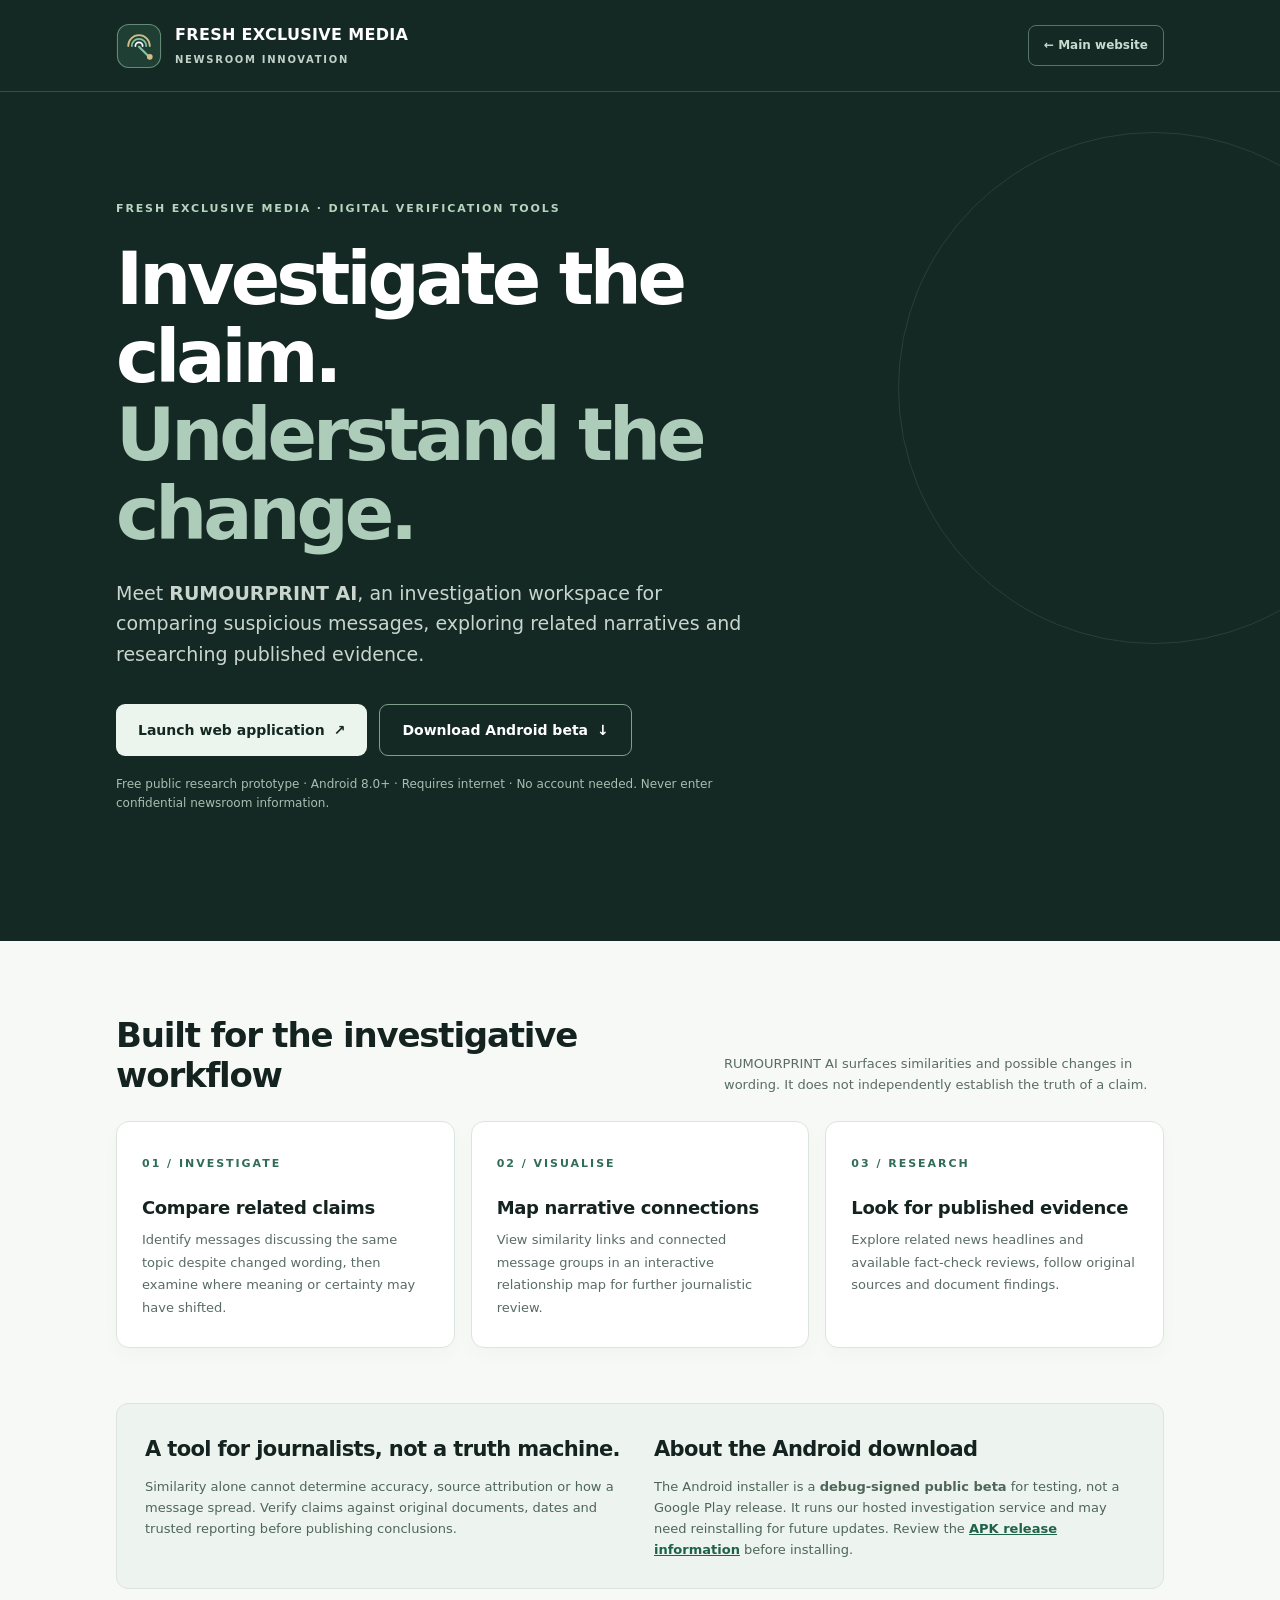
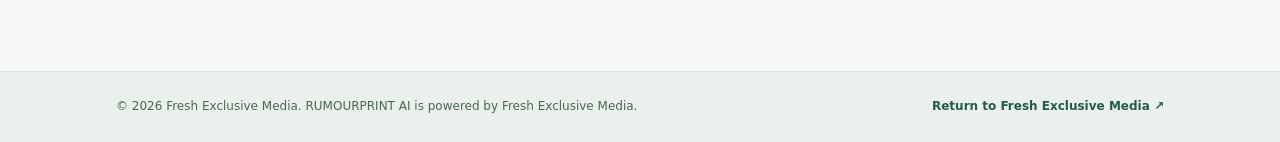
==== fem-tools-site/index.html @ 2c980641 "Add independent FEM tools landing site for Cloudflare Pages while preserving original ChatGPT Site" ====
<!doctype html>
<html lang="en">
<head>
  <meta charset="utf-8">
  <meta name="viewport" content="width=device-width, initial-scale=1">
  <meta name="theme-color" content="#142923">
  <meta name="description" content="RUMOURPRINT AI by Fresh Exclusive Media: investigate changing narratives, examine claim similarities, research published evidence, and download the Android beta.">
  <meta property="og:title" content="RUMOURPRINT AI | Fresh Exclusive Media">
  <meta property="og:description" content="A newsroom tool for comparing claims, mapping related narratives and supporting evidence-led investigations.">
  <meta property="og:type" content="website">
  <title>RUMOURPRINT AI | Fresh Exclusive Media</title>
  <style>
    :root{color-scheme:light;--ink:#14231f;--muted:#596c63;--paper:#f7f9f7;--pine:#142923;--green:#306c57;--line:#dce5dd;--gold:#caa870}
    *{box-sizing:border-box}
    html{scroll-behavior:smooth}
    body{margin:0;background:var(--paper);color:var(--ink);font-family:Inter,"Segoe UI",system-ui,-apple-system,sans-serif;line-height:1.62}
    a{color:inherit}
    a:focus-visible{outline:3px solid #80bda4;outline-offset:4px}
    .skip{position:absolute;top:-100px;left:12px;padding:8px;background:white;z-index:100}
    .skip:focus{top:12px}
    .shell{max-width:1160px;padding:0 clamp(20px,5vw,56px);margin:auto}
    .topbar{background:var(--pine);border-bottom:1px solid #365044}
    .nav{min-height:91px;display:flex;align-items:center;justify-content:space-between;gap:16px}
    .brand{display:flex;align-items:center;gap:13px;text-decoration:none;min-width:0;color:#fff}
    .mark{width:46px;height:46px;flex:0 0 46px;display:block}
    .brand-name{font-size:16px;font-weight:760;letter-spacing:.02em;line-height:1.18}
    .brand-note{font-size:10px;display:block;letter-spacing:.17em;color:#c0d1c8;font-weight:700;padding-top:4px}
    .navlink{font-size:12px;text-decoration:none;font-weight:650;color:#c4ddd0;border:1px solid #557568;border-radius:8px;padding:10px 15px;white-space:nowrap}
    .navlink:hover{background:#254637}
    .hero{background:var(--pine);color:#fff;position:relative;overflow:hidden}
    .hero:after{content:"";position:absolute;right:-130px;top:40px;border:1px solid #3f5b4c;width:510px;height:510px;border-radius:50%;opacity:.45;pointer-events:none}
    .hero-inner{position:relative;z-index:1;padding-block:clamp(56px,8vw,112px) clamp(65px,9vw,115px)}
    .eyebrow{font-size:11px;letter-spacing:.17em;text-transform:uppercase;font-weight:800;color:#b7d4c0;display:inline-block;margin:0 0 22px}
    h1{max-width:770px;font-size:clamp(39px,6vw,73px);line-height:1.07;letter-spacing:-.055em;margin:0 0 25px;font-weight:760}
    .accent{color:#adccba}
    .lede{font-size:clamp(15px,1.75vw,19px);color:#c8d6ce;max-width:650px;margin:0 0 34px}
    .actions{display:flex;flex-wrap:wrap;gap:12px;margin-bottom:19px}
    .button{display:inline-flex;align-items:center;justify-content:center;min-height:52px;gap:9px;padding:13px 22px;font-size:14px;font-weight:750;border-radius:9px;text-decoration:none;transition:transform .15s,background .15s}
    .button:hover{transform:translateY(-2px)}
    .primary{color:#132821;background:#ebf5ee}
    .secondary{background:transparent;color:white;border:1px solid #7da08c}
    .disclaimer{color:#a9beb1;font-size:12px;max-width:660px}
    .main{padding-top:74px;padding-bottom:82px}
    .section-head{display:flex;justify-content:space-between;align-items:end;gap:24px;margin:0 0 26px}
    .section-head h2{margin:0;font-size:clamp(25px,3vw,34px);letter-spacing:-.035em;line-height:1.18}
    .section-head p{margin:0;color:var(--muted);font-size:13px;max-width:440px}
    .cards{display:grid;grid-template-columns:repeat(3,1fr);gap:16px}
    .card{background:#fff;border:1px solid var(--line);border-radius:13px;padding:27px 25px;box-shadow:0 8px 20px rgba(24,46,31,.025)}
    .number{font-size:11px;letter-spacing:.18em;color:var(--green);font-weight:800}
    .card h3{font-size:18px;line-height:1.28;letter-spacing:-.02em;margin:21px 0 10px}
    .card p{color:var(--muted);font-size:13px;margin:0;line-height:1.75}
    .trust{display:grid;grid-template-columns:1fr 1fr;gap:28px;margin-top:55px;padding:28px;border:1px solid var(--line);border-radius:12px;background:#edf3ee}
    .trust h2{margin:0 0 10px;font-size:21px;letter-spacing:-.03em}
    .trust p{font-size:13px;color:#4e6658;margin:0}
    .trust a{font-weight:750;color:#1e6348}
    footer{background:#eaf0eb;border-top:1px solid var(--line)}
    .footer-row{display:flex;align-items:center;justify-content:space-between;gap:15px;padding-top:25px;padding-bottom:25px}
    .footer-row p{font-size:12px;color:#4c6656;margin:0}
    .footer-row a{font-size:12px;text-decoration:none;color:#235c48;font-weight:750}
    @media(max-width:800px){.section-head{display:block}.section-head p{margin-top:11px}.cards{grid-template-columns:1fr}.trust{grid-template-columns:1fr}.hero:after{width:320px;height:320px;right:-190px}}
    @media(max-width:480px){.nav{min-height:76px}.brand-name{font-size:13px}.brand-note{font-size:8px}.mark{width:39px;height:39px;flex-basis:39px}.navlink{font-size:11px;padding:7px 9px}.actions{display:grid}.button{width:100%}.main{padding-top:52px}.footer-row{display:block}.footer-row p{margin-bottom:11px}}
    @media(prefers-reduced-motion:reduce){*,*:before,*:after{scroll-behavior:auto!important;transition:none!important}}
  </style>
</head>
<body>
<a class="skip" href="#content">Skip to content</a>
<header class="topbar">
  <div class="shell nav">
    <a href="https://freshexclusivemedia.com/" class="brand" aria-label="Fresh Exclusive Media home">
      <svg class="mark" viewBox="0 0 64 64" role="img" aria-label="RUMOURPRINT fingerprint lens mark" xmlns="http://www.w3.org/2000/svg">
        <rect x="2" y="2" width="60" height="60" rx="16" fill="#203f34" stroke="#668a78" stroke-width="1.5"/>
        <g fill="none" stroke-linecap="round">
          <path d="M17 32a15 15 0 0 1 30 0" stroke="#d4bd85" stroke-width="2.5"/>
          <path d="M22 32a10 10 0 0 1 20 0" stroke="#84c0a4" stroke-width="2.5"/>
          <path d="M27 32a5 5 0 0 1 10 0" stroke="#fff" stroke-width="2.5"/>
          <path d="M32 33 46 47" stroke="#84c0a4" stroke-width="3"/>
        </g>
        <circle cx="47" cy="47" r="4" fill="#d4bd85"/>
      </svg>
      <span><span class="brand-name">FRESH EXCLUSIVE MEDIA</span><span class="brand-note">NEWSROOM INNOVATION</span></span>
    </a>
    <a class="navlink" href="https://freshexclusivemedia.com/">← Main website</a>
  </div>
</header>

<main id="content">
  <section class="hero">
    <div class="shell hero-inner">
      <p class="eyebrow">Fresh Exclusive Media · Digital verification tools</p>
      <h1>Investigate the claim.<br><span class="accent">Understand the change.</span></h1>
      <p class="lede">Meet <strong>RUMOURPRINT AI</strong>, an investigation workspace for comparing suspicious messages, exploring related narratives and researching published evidence.</p>
      <div class="actions">
        <a class="button primary" href="https://rumourprint-fem.streamlit.app/?embed=true" rel="noopener noreferrer" target="_blank">Launch web application <span aria-hidden="true">↗</span></a>
        <a class="button secondary" href="https://github.com/wabwiredonalvaro-sudo/rumourprint-ai/releases/download/android-v0.1.0-beta.1/RUMOURPRINT-AI-Android-Beta.apk">Download Android beta <span aria-hidden="true">↓</span></a>
      </div>
      <p class="disclaimer">Free public research prototype · Android 8.0+ · Requires internet · No account needed. Never enter confidential newsroom information.</p>
    </div>
  </section>

  <div class="shell main">
    <div class="section-head">
      <h2>Built for the investigative workflow</h2>
      <p>RUMOURPRINT AI surfaces similarities and possible changes in wording. It does not independently establish the truth of a claim.</p>
    </div>
    <div class="cards" aria-label="RUMOURPRINT capabilities">
      <article class="card"><span class="number">01 / INVESTIGATE</span><h3>Compare related claims</h3><p>Identify messages discussing the same topic despite changed wording, then examine where meaning or certainty may have shifted.</p></article>
      <article class="card"><span class="number">02 / VISUALISE</span><h3>Map narrative connections</h3><p>View similarity links and connected message groups in an interactive relationship map for further journalistic review.</p></article>
      <article class="card"><span class="number">03 / RESEARCH</span><h3>Look for published evidence</h3><p>Explore related news headlines and available fact-check reviews, follow original sources and document findings.</p></article>
    </div>

    <aside class="trust" aria-label="Responsible use and Android download details">
      <div>
        <h2>A tool for journalists, not a truth machine.</h2>
        <p>Similarity alone cannot determine accuracy, source attribution or how a message spread. Verify claims against original documents, dates and trusted reporting before publishing conclusions.</p>
      </div>
      <div>
        <h2>About the Android download</h2>
        <p>The Android installer is a <strong>debug-signed public beta</strong> for testing, not a Google Play release. It runs our hosted investigation service and may need reinstalling for future updates. Review the <a href="https://github.com/wabwiredonalvaro-sudo/rumourprint-ai/releases/tag/android-v0.1.0-beta.1" target="_blank" rel="noopener noreferrer">APK release information</a> before installing.</p>
      </div>
    </aside>
  </div>
</main>
<footer>
  <div class="shell footer-row">
    <p>© 2026 Fresh Exclusive Media. RUMOURPRINT AI is powered by Fresh Exclusive Media.</p>
    <a href="https://freshexclusivemedia.com/">Return to Fresh Exclusive Media ↗</a>
  </div>
</footer>
</body>
</html>
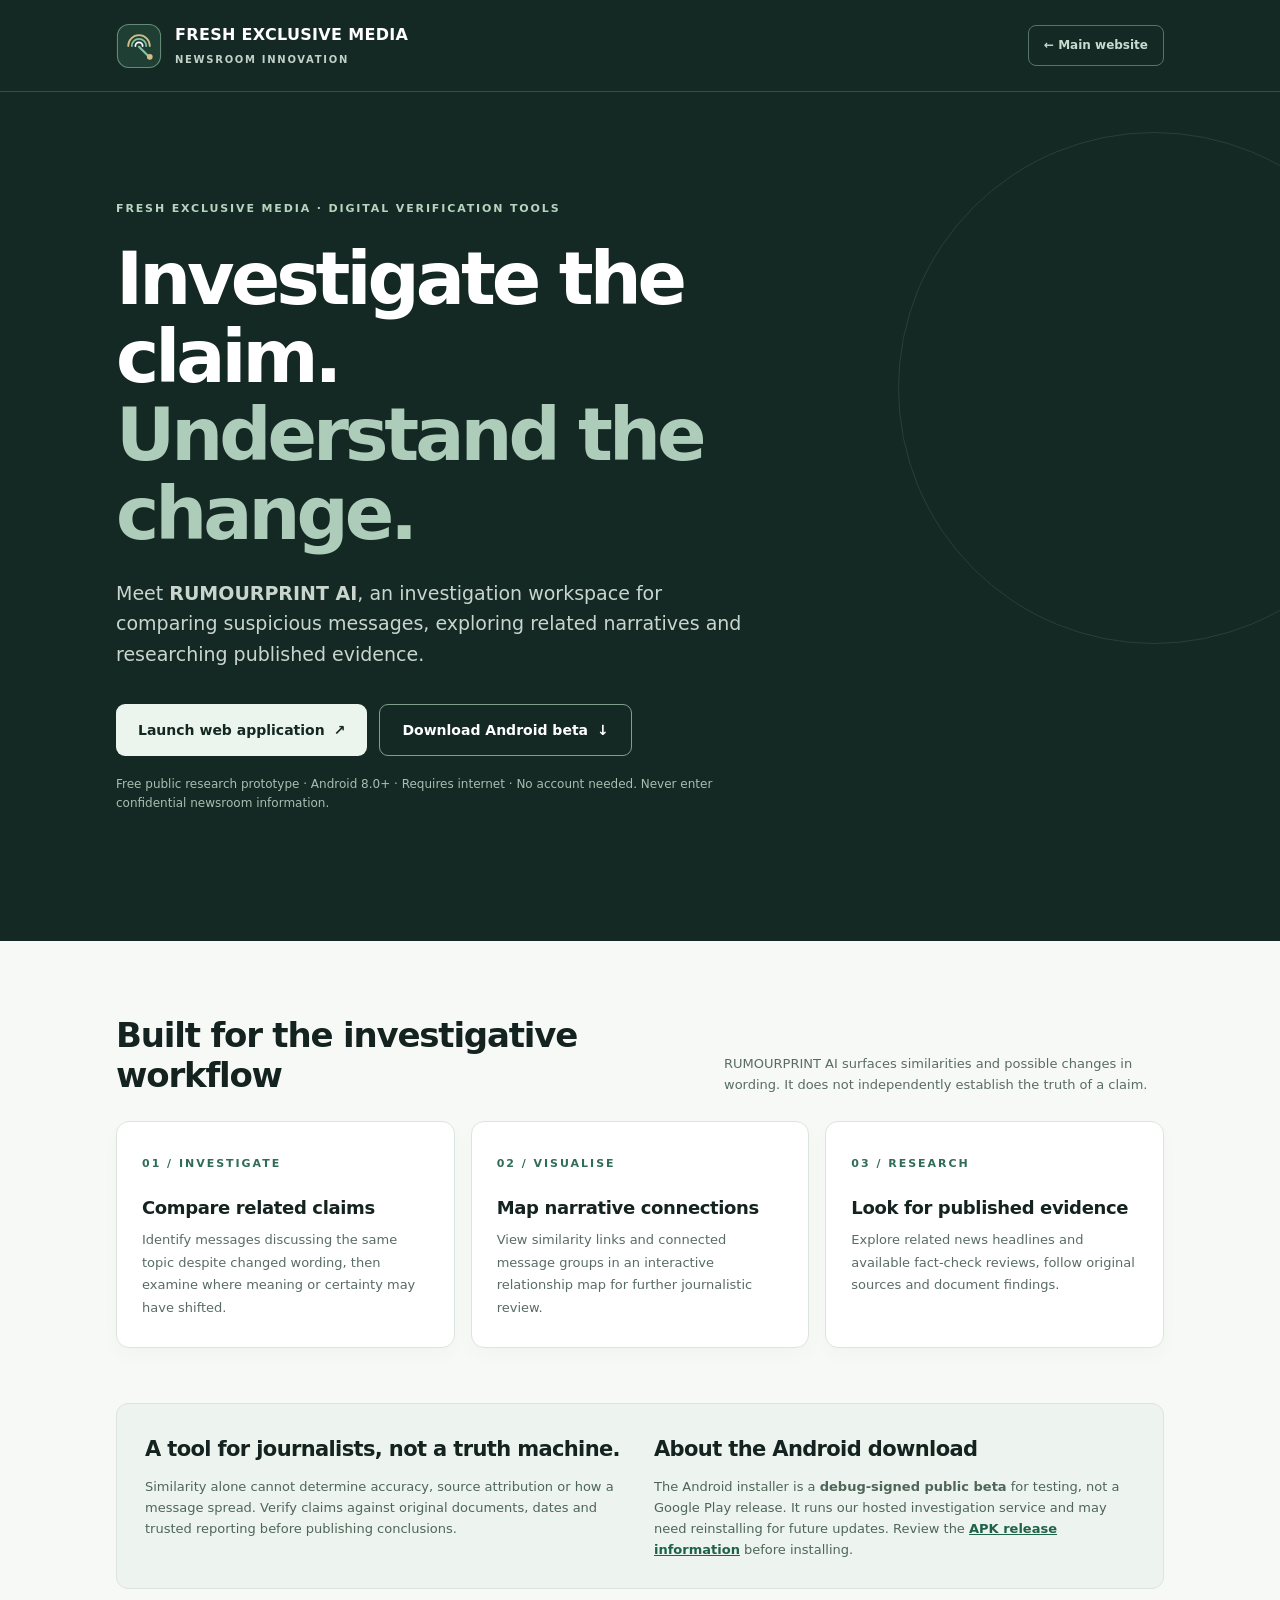
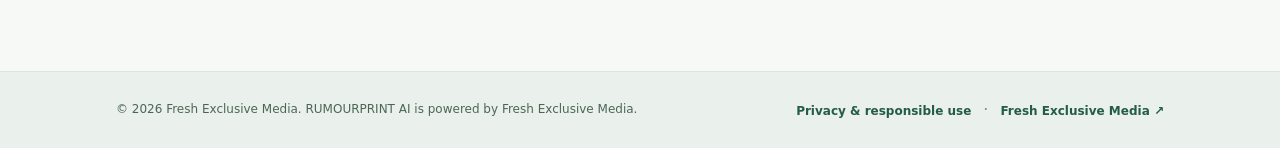
==== commit 93de77e8: "Prepare RUMOURPRINT public launch: privacy notice, FEM press copy, social kit and demo script" ====
--- a/fem-tools-site/index.html
+++ b/fem-tools-site/index.html
@@ -8,6 +8,8 @@
   <meta property="og:title" content="RUMOURPRINT AI | Fresh Exclusive Media">
   <meta property="og:description" content="A newsroom tool for comparing claims, mapping related narratives and supporting evidence-led investigations.">
   <meta property="og:type" content="website">
+  <meta property="og:url" content="https://tools.freshexclusivemedia.com/">
+  <link rel="canonical" href="https://tools.freshexclusivemedia.com/">
   <title>RUMOURPRINT AI | Fresh Exclusive Media</title>
   <style>
     :root{color-scheme:light;--ink:#14231f;--muted:#596c63;--paper:#f7f9f7;--pine:#142923;--green:#306c57;--line:#dce5dd;--gold:#caa870}
@@ -123,7 +125,7 @@
 <footer>
   <div class="shell footer-row">
     <p>© 2026 Fresh Exclusive Media. RUMOURPRINT AI is powered by Fresh Exclusive Media.</p>
-    <a href="https://freshexclusivemedia.com/">Return to Fresh Exclusive Media ↗</a>
+    <nav aria-label="Footer links"><a href="/privacy.html">Privacy & responsible use</a><span aria-hidden="true" style="padding:0 12px;color:#769587">·</span><a href="https://freshexclusivemedia.com/">Fresh Exclusive Media ↗</a></nav>
   </div>
 </footer>
 </body>
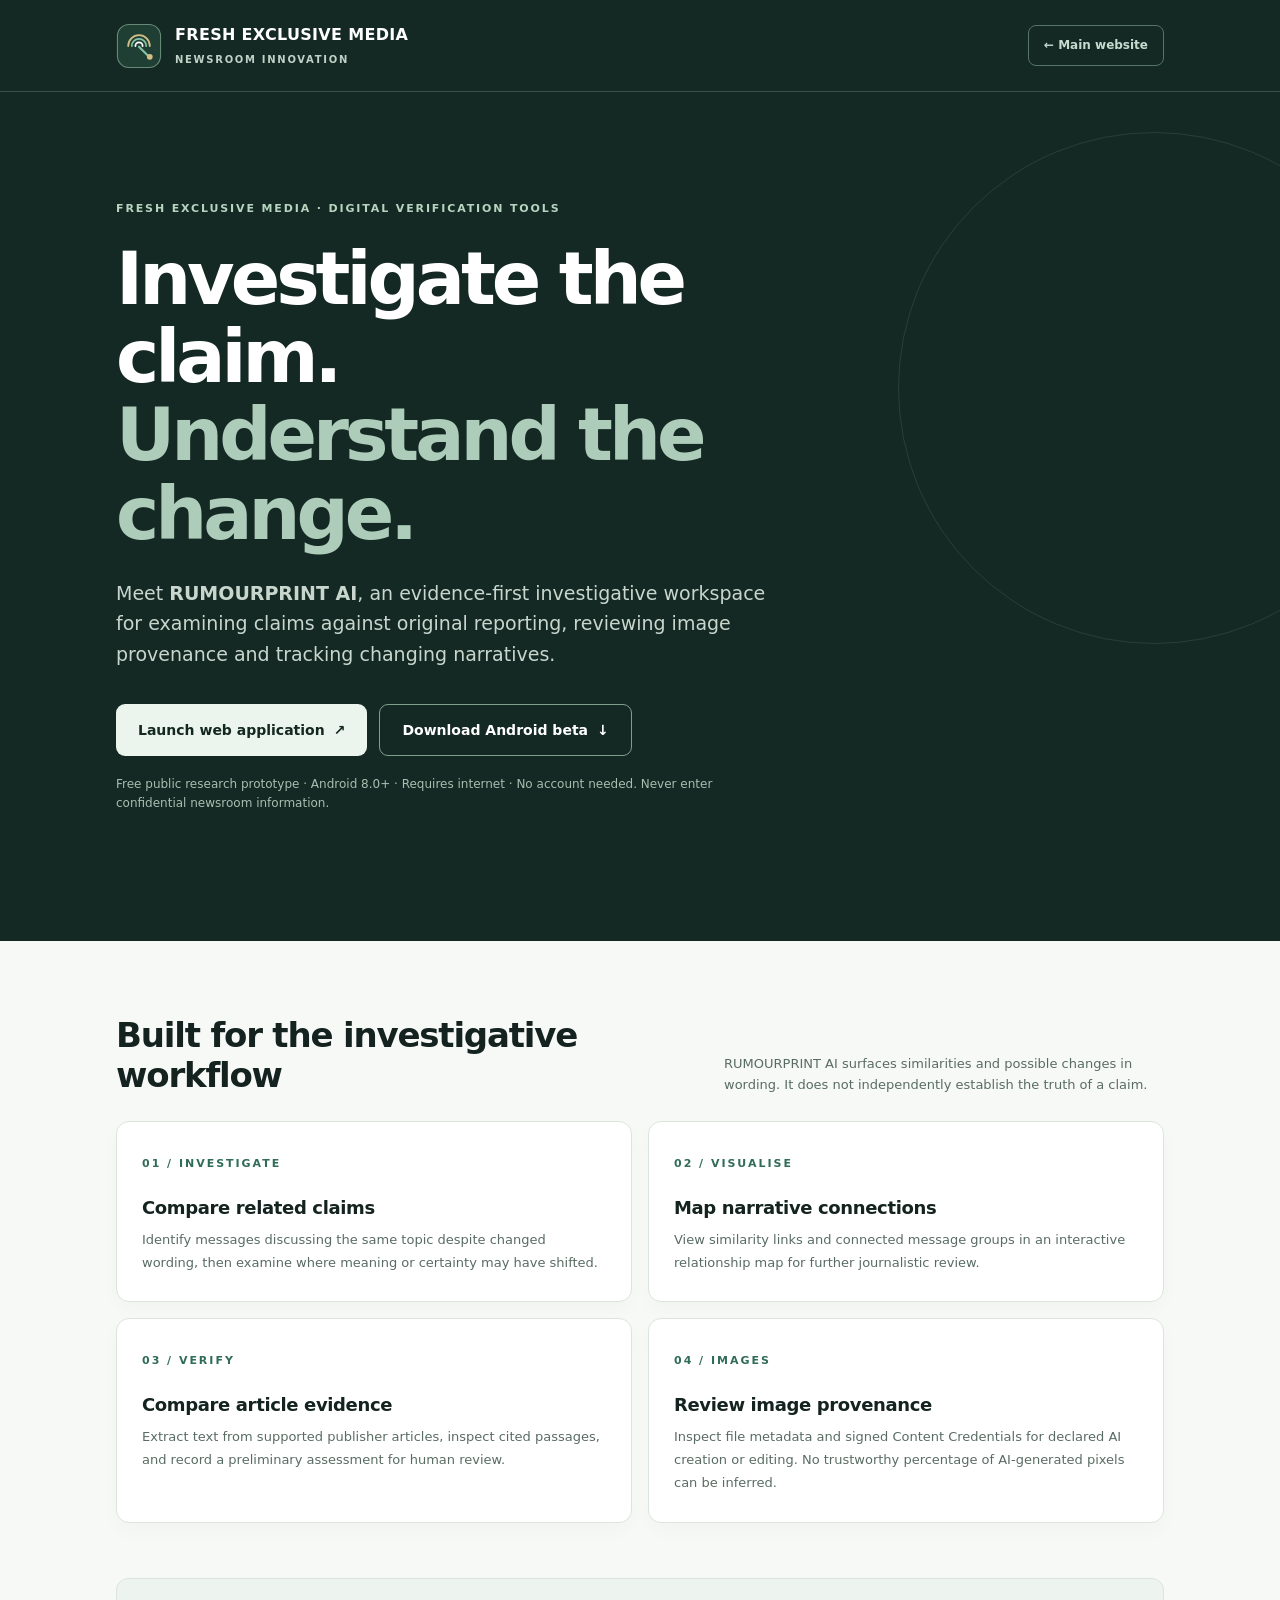
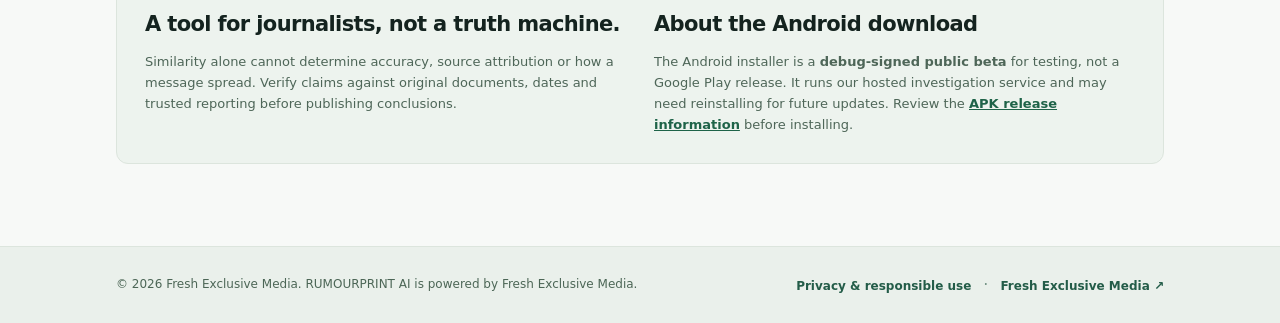
==== commit 7049bc10: "Update FEM Tools landing page for evidence-first research and qualified image provenance review" ====
--- a/fem-tools-site/index.html
+++ b/fem-tools-site/index.html
@@ -46,7 +46,7 @@
     .section-head{display:flex;justify-content:space-between;align-items:end;gap:24px;margin:0 0 26px}
     .section-head h2{margin:0;font-size:clamp(25px,3vw,34px);letter-spacing:-.035em;line-height:1.18}
     .section-head p{margin:0;color:var(--muted);font-size:13px;max-width:440px}
-    .cards{display:grid;grid-template-columns:repeat(3,1fr);gap:16px}
+    .cards{display:grid;grid-template-columns:repeat(2,1fr);gap:16px}
     .card{background:#fff;border:1px solid var(--line);border-radius:13px;padding:27px 25px;box-shadow:0 8px 20px rgba(24,46,31,.025)}
     .number{font-size:11px;letter-spacing:.18em;color:var(--green);font-weight:800}
     .card h3{font-size:18px;line-height:1.28;letter-spacing:-.02em;margin:21px 0 10px}
@@ -90,7 +90,7 @@
     <div class="shell hero-inner">
       <p class="eyebrow">Fresh Exclusive Media · Digital verification tools</p>
       <h1>Investigate the claim.<br><span class="accent">Understand the change.</span></h1>
-      <p class="lede">Meet <strong>RUMOURPRINT AI</strong>, an investigation workspace for comparing suspicious messages, exploring related narratives and researching published evidence.</p>
+      <p class="lede">Meet <strong>RUMOURPRINT AI</strong>, an evidence-first investigative workspace for examining claims against original reporting, reviewing image provenance and tracking changing narratives.</p>
       <div class="actions">
         <a class="button primary" href="https://rumourprint-fem.streamlit.app/?embed=true" rel="noopener noreferrer" target="_blank">Launch web application <span aria-hidden="true">↗</span></a>
         <a class="button secondary" href="https://github.com/wabwiredonalvaro-sudo/rumourprint-ai/releases/download/android-v0.1.0-beta.1/RUMOURPRINT-AI-Android-Beta.apk">Download Android beta <span aria-hidden="true">↓</span></a>
@@ -107,7 +107,8 @@
     <div class="cards" aria-label="RUMOURPRINT capabilities">
       <article class="card"><span class="number">01 / INVESTIGATE</span><h3>Compare related claims</h3><p>Identify messages discussing the same topic despite changed wording, then examine where meaning or certainty may have shifted.</p></article>
       <article class="card"><span class="number">02 / VISUALISE</span><h3>Map narrative connections</h3><p>View similarity links and connected message groups in an interactive relationship map for further journalistic review.</p></article>
-      <article class="card"><span class="number">03 / RESEARCH</span><h3>Look for published evidence</h3><p>Explore related news headlines and available fact-check reviews, follow original sources and document findings.</p></article>
+      <article class="card"><span class="number">03 / VERIFY</span><h3>Compare article evidence</h3><p>Extract text from supported publisher articles, inspect cited passages, and record a preliminary assessment for human review.</p></article>
+      <article class="card"><span class="number">04 / IMAGES</span><h3>Review image provenance</h3><p>Inspect file metadata and signed Content Credentials for declared AI creation or editing. No trustworthy percentage of AI-generated pixels can be inferred.</p></article>
     </div>
 
     <aside class="trust" aria-label="Responsible use and Android download details">
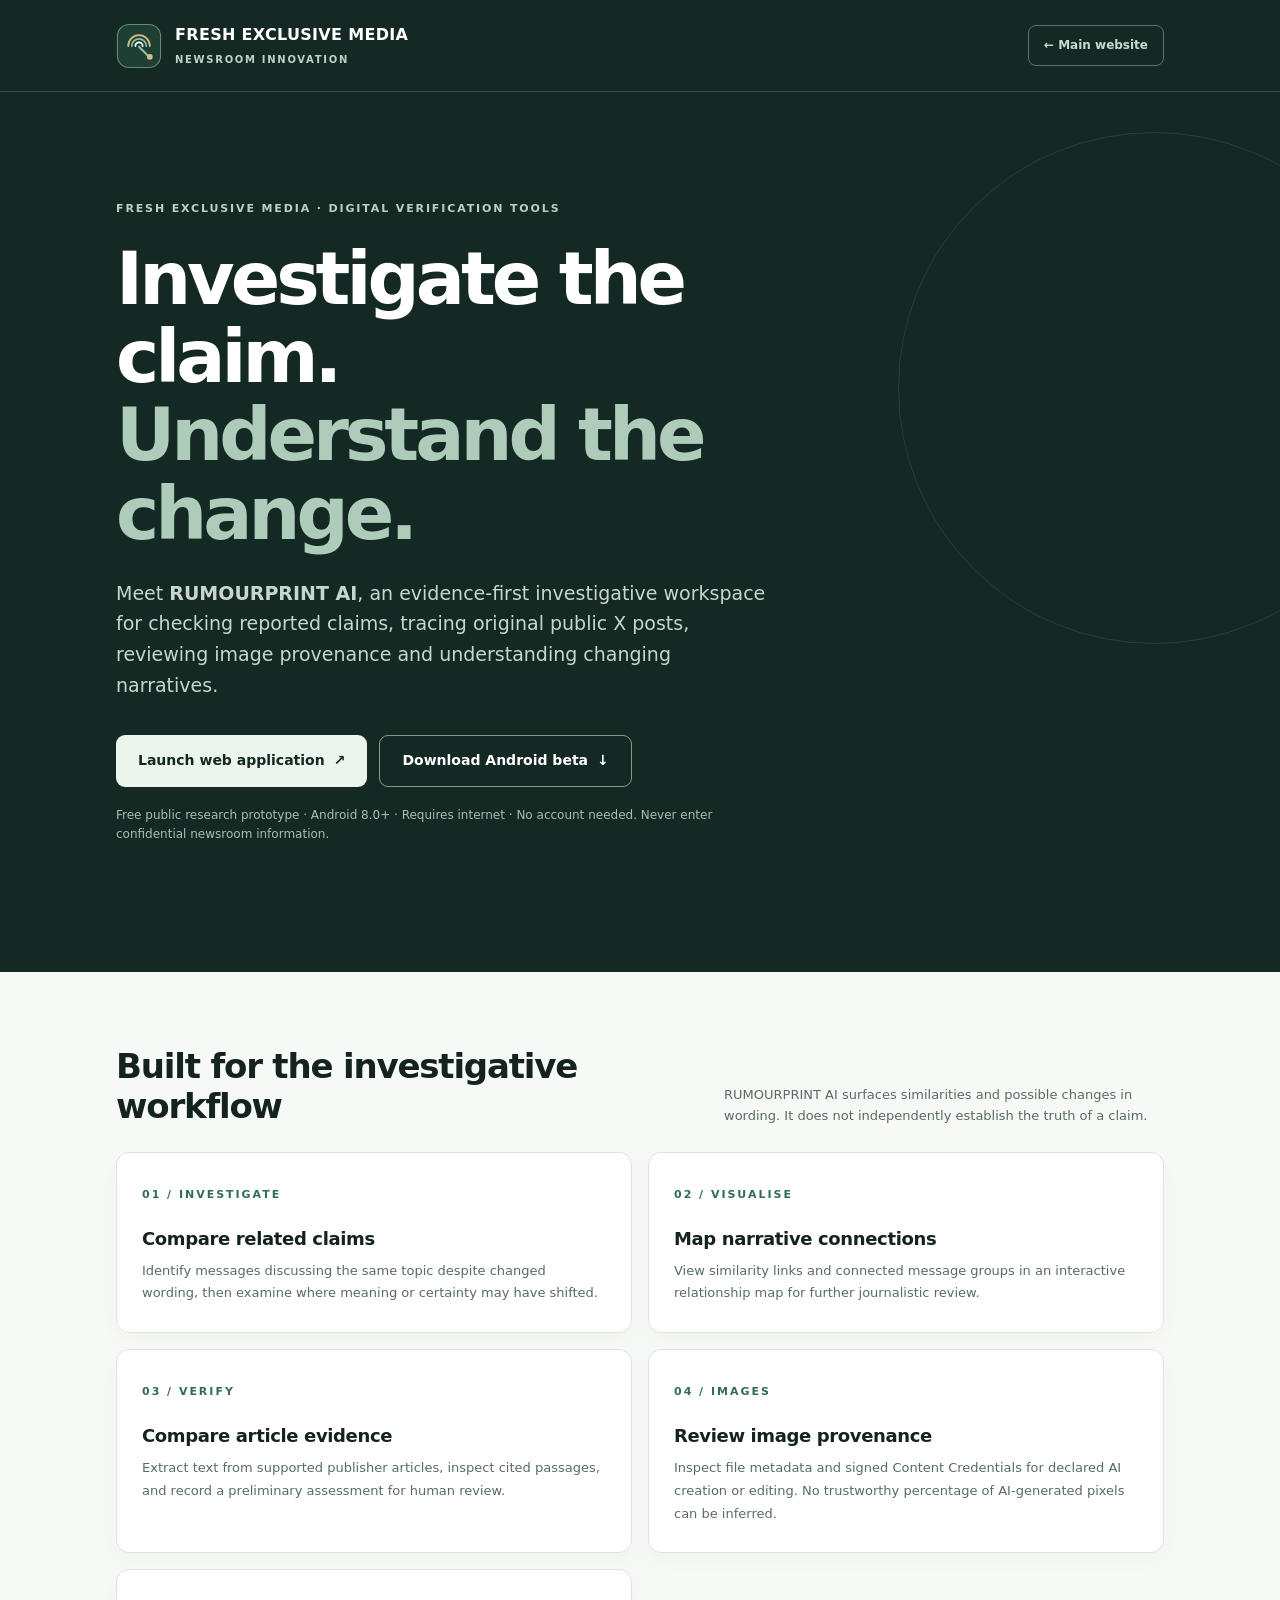
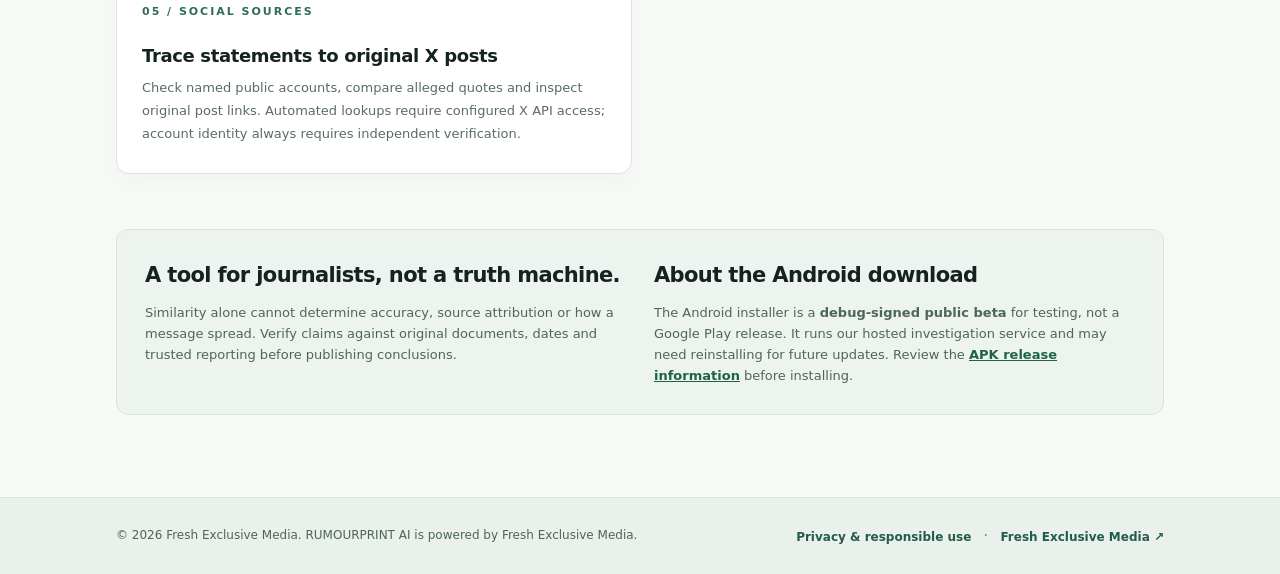
==== commit e6cacd21: "Feature Official Social Accounts research on FEM Tools portal with X API limitations" ====
--- a/fem-tools-site/index.html
+++ b/fem-tools-site/index.html
@@ -90,7 +90,7 @@
     <div class="shell hero-inner">
       <p class="eyebrow">Fresh Exclusive Media · Digital verification tools</p>
       <h1>Investigate the claim.<br><span class="accent">Understand the change.</span></h1>
-      <p class="lede">Meet <strong>RUMOURPRINT AI</strong>, an evidence-first investigative workspace for examining claims against original reporting, reviewing image provenance and tracking changing narratives.</p>
+      <p class="lede">Meet <strong>RUMOURPRINT AI</strong>, an evidence-first investigative workspace for checking reported claims, tracing original public X posts, reviewing image provenance and understanding changing narratives.</p>
       <div class="actions">
         <a class="button primary" href="https://rumourprint-fem.streamlit.app/?embed=true" rel="noopener noreferrer" target="_blank">Launch web application <span aria-hidden="true">↗</span></a>
         <a class="button secondary" href="https://github.com/wabwiredonalvaro-sudo/rumourprint-ai/releases/download/android-v0.1.0-beta.1/RUMOURPRINT-AI-Android-Beta.apk">Download Android beta <span aria-hidden="true">↓</span></a>
@@ -109,6 +109,7 @@
       <article class="card"><span class="number">02 / VISUALISE</span><h3>Map narrative connections</h3><p>View similarity links and connected message groups in an interactive relationship map for further journalistic review.</p></article>
       <article class="card"><span class="number">03 / VERIFY</span><h3>Compare article evidence</h3><p>Extract text from supported publisher articles, inspect cited passages, and record a preliminary assessment for human review.</p></article>
       <article class="card"><span class="number">04 / IMAGES</span><h3>Review image provenance</h3><p>Inspect file metadata and signed Content Credentials for declared AI creation or editing. No trustworthy percentage of AI-generated pixels can be inferred.</p></article>
+      <article class="card"><span class="number">05 / SOCIAL SOURCES</span><h3>Trace statements to original X posts</h3><p>Check named public accounts, compare alleged quotes and inspect original post links. Automated lookups require configured X API access; account identity always requires independent verification.</p></article>
     </div>
 
     <aside class="trust" aria-label="Responsible use and Android download details">
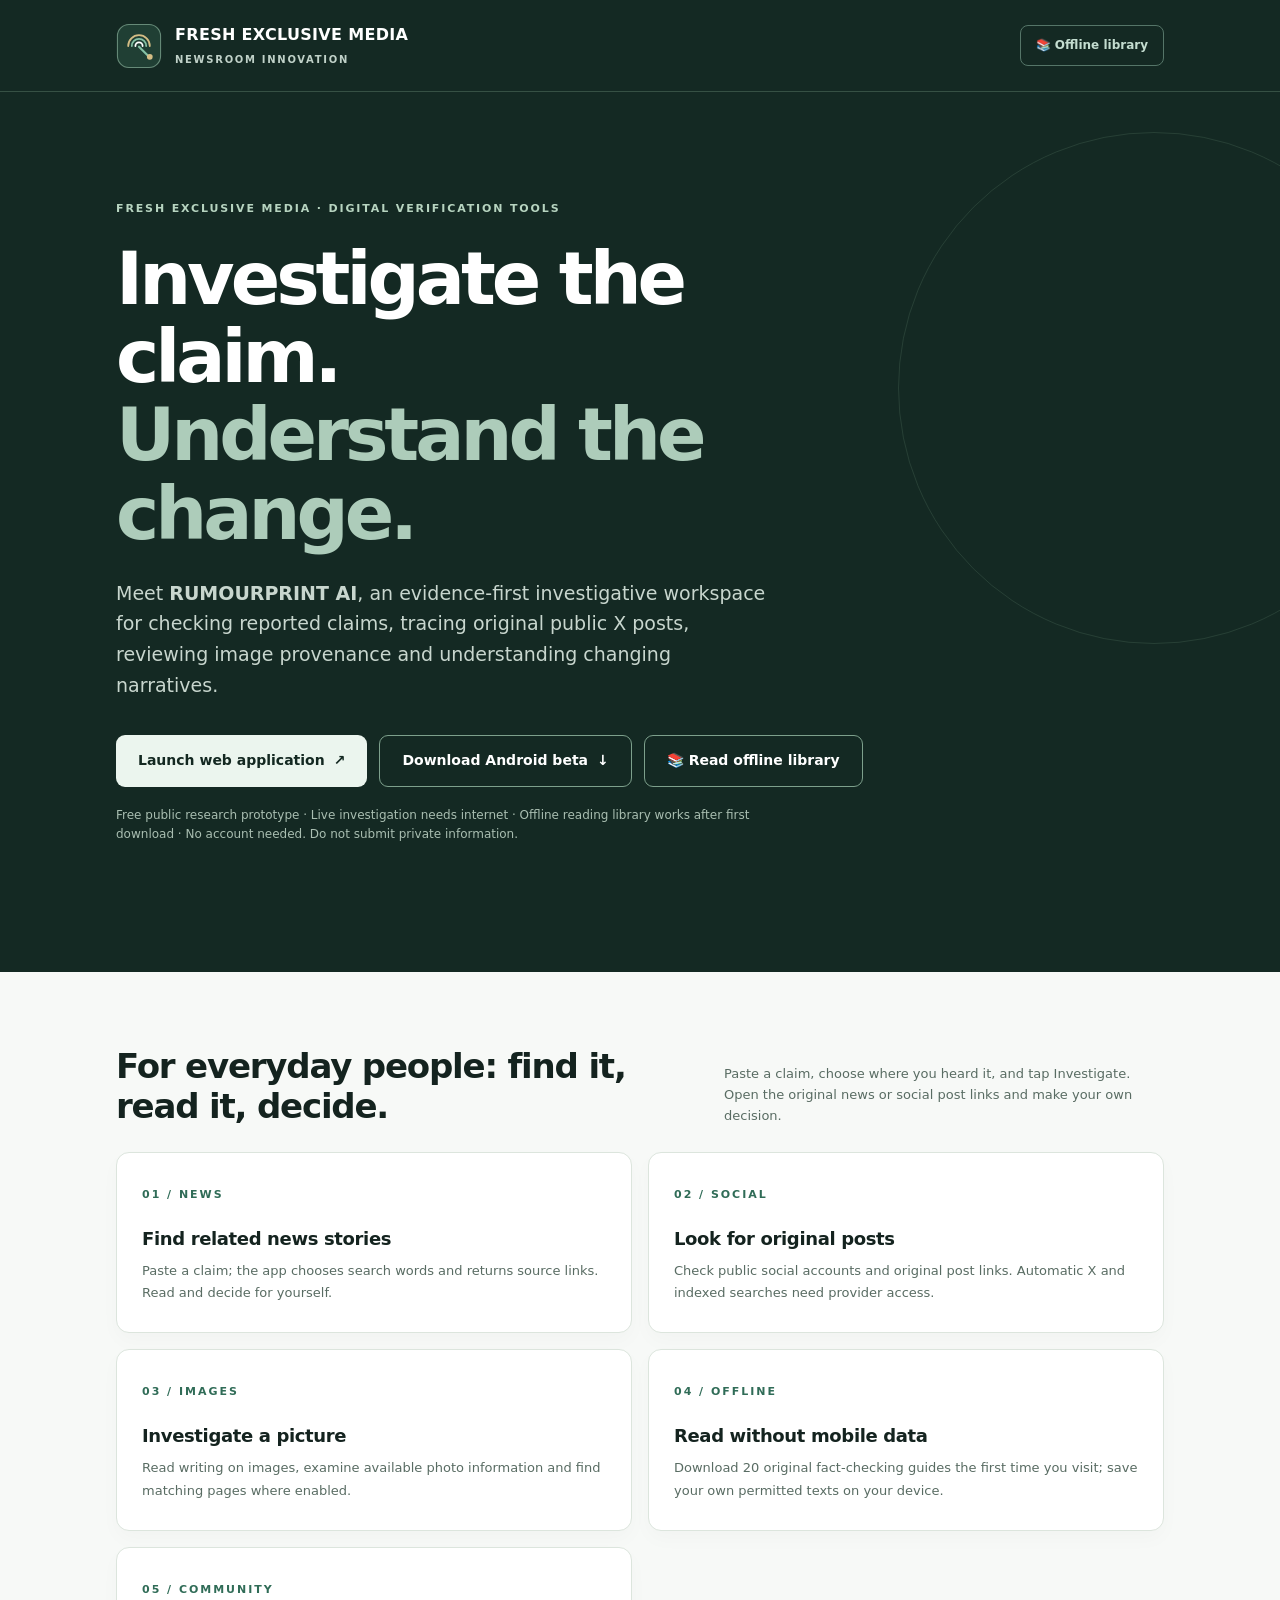
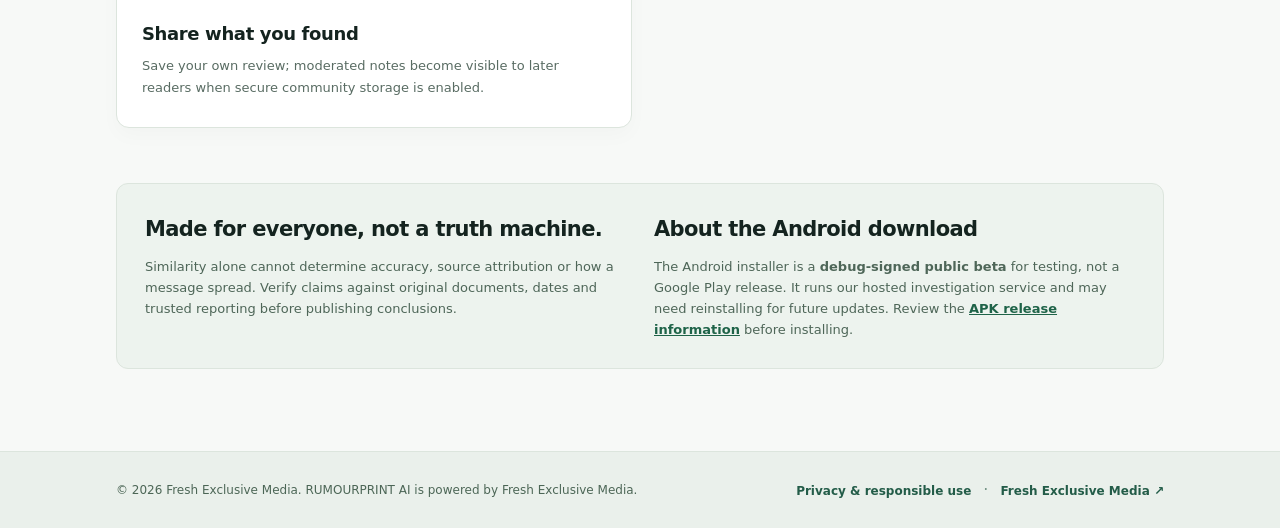
==== commit 8f37feed: "Make FEM tools homepage match simple three-part workflow and launch cached offline library" ====
--- a/fem-tools-site/index.html
+++ b/fem-tools-site/index.html
@@ -63,6 +63,7 @@
     @media(max-width:480px){.nav{min-height:76px}.brand-name{font-size:13px}.brand-note{font-size:8px}.mark{width:39px;height:39px;flex-basis:39px}.navlink{font-size:11px;padding:7px 9px}.actions{display:grid}.button{width:100%}.main{padding-top:52px}.footer-row{display:block}.footer-row p{margin-bottom:11px}}
     @media(prefers-reduced-motion:reduce){*,*:before,*:after{scroll-behavior:auto!important;transition:none!important}}
   </style>
+  <link rel="manifest" href="/manifest.webmanifest">
 </head>
 <body>
 <a class="skip" href="#content">Skip to content</a>
@@ -81,7 +82,7 @@
       </svg>
       <span><span class="brand-name">FRESH EXCLUSIVE MEDIA</span><span class="brand-note">NEWSROOM INNOVATION</span></span>
     </a>
-    <a class="navlink" href="https://freshexclusivemedia.com/">← Main website</a>
+    <a class="navlink" href="/offline.html">📚 Offline library</a>
   </div>
 </header>
 
@@ -94,27 +95,28 @@
       <div class="actions">
         <a class="button primary" href="https://rumourprint-fem.streamlit.app/?embed=true" rel="noopener noreferrer" target="_blank">Launch web application <span aria-hidden="true">↗</span></a>
         <a class="button secondary" href="https://github.com/wabwiredonalvaro-sudo/rumourprint-ai/releases/download/android-v0.1.0-beta.1/RUMOURPRINT-AI-Android-Beta.apk">Download Android beta <span aria-hidden="true">↓</span></a>
+        <a class="button secondary" href="/offline.html">📚 Read offline library</a>
       </div>
-      <p class="disclaimer">Free public research prototype · Android 8.0+ · Requires internet · No account needed. Never enter confidential newsroom information.</p>
+      <p class="disclaimer">Free public research prototype · Live investigation needs internet · Offline reading library works after first download · No account needed. Do not submit private information.</p>
     </div>
   </section>
 
   <div class="shell main">
     <div class="section-head">
-      <h2>Built for the investigative workflow</h2>
-      <p>RUMOURPRINT AI surfaces similarities and possible changes in wording. It does not independently establish the truth of a claim.</p>
+      <h2>For everyday people: find it, read it, decide.</h2>
+      <p>Paste a claim, choose where you heard it, and tap Investigate. Open the original news or social post links and make your own decision.</p>
     </div>
     <div class="cards" aria-label="RUMOURPRINT capabilities">
-      <article class="card"><span class="number">01 / INVESTIGATE</span><h3>Compare related claims</h3><p>Identify messages discussing the same topic despite changed wording, then examine where meaning or certainty may have shifted.</p></article>
-      <article class="card"><span class="number">02 / VISUALISE</span><h3>Map narrative connections</h3><p>View similarity links and connected message groups in an interactive relationship map for further journalistic review.</p></article>
-      <article class="card"><span class="number">03 / VERIFY</span><h3>Compare article evidence</h3><p>Extract text from supported publisher articles, inspect cited passages, and record a preliminary assessment for human review.</p></article>
-      <article class="card"><span class="number">04 / IMAGES</span><h3>Review image provenance</h3><p>Inspect file metadata and signed Content Credentials for declared AI creation or editing. No trustworthy percentage of AI-generated pixels can be inferred.</p></article>
-      <article class="card"><span class="number">05 / SOCIAL SOURCES</span><h3>Trace statements to original X posts</h3><p>Check named public accounts, compare alleged quotes and inspect original post links. Automated lookups require configured X API access; account identity always requires independent verification.</p></article>
+      <article class="card"><span class="number">01 / NEWS</span><h3>Find related news stories</h3><p>Paste a claim; the app chooses search words and returns source links. Read and decide for yourself.</p></article>
+      <article class="card"><span class="number">02 / SOCIAL</span><h3>Look for original posts</h3><p>Check public social accounts and original post links. Automatic X and indexed searches need provider access.</p></article>
+      <article class="card"><span class="number">03 / IMAGES</span><h3>Investigate a picture</h3><p>Read writing on images, examine available photo information and find matching pages where enabled.</p></article>
+      <article class="card"><span class="number">04 / OFFLINE</span><h3>Read without mobile data</h3><p>Download 20 original fact-checking guides the first time you visit; save your own permitted texts on your device.</p></article>
+      <article class="card"><span class="number">05 / COMMUNITY</span><h3>Share what you found</h3><p>Save your own review; moderated notes become visible to later readers when secure community storage is enabled.</p></article>
     </div>
 
     <aside class="trust" aria-label="Responsible use and Android download details">
       <div>
-        <h2>A tool for journalists, not a truth machine.</h2>
+        <h2>Made for everyone, not a truth machine.</h2>
         <p>Similarity alone cannot determine accuracy, source attribution or how a message spread. Verify claims against original documents, dates and trusted reporting before publishing conclusions.</p>
       </div>
       <div>
@@ -130,5 +132,6 @@
     <nav aria-label="Footer links"><a href="/privacy.html">Privacy & responsible use</a><span aria-hidden="true" style="padding:0 12px;color:#769587">·</span><a href="https://freshexclusivemedia.com/">Fresh Exclusive Media ↗</a></nav>
   </div>
 </footer>
+<script>if("serviceWorker" in navigator){navigator.serviceWorker.register("/sw.js").catch(()=>{});}</script>
 </body>
 </html>
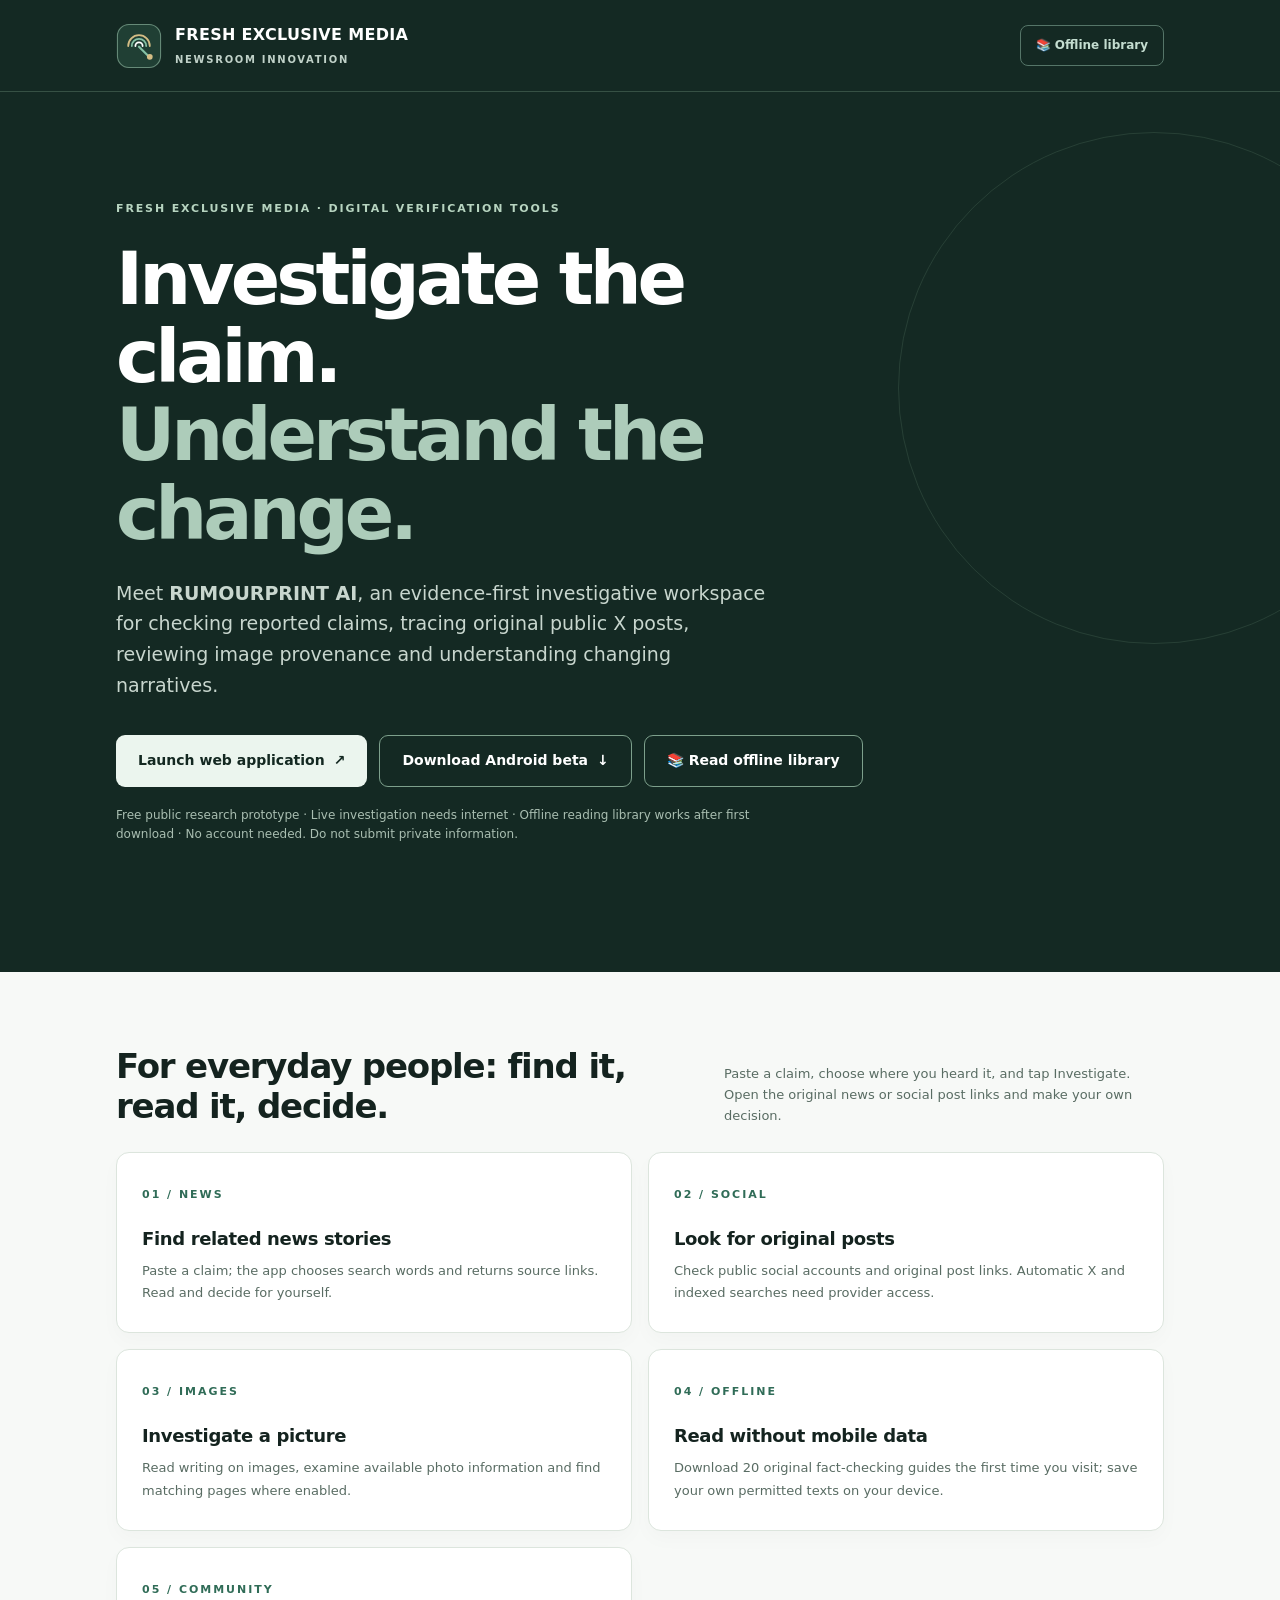
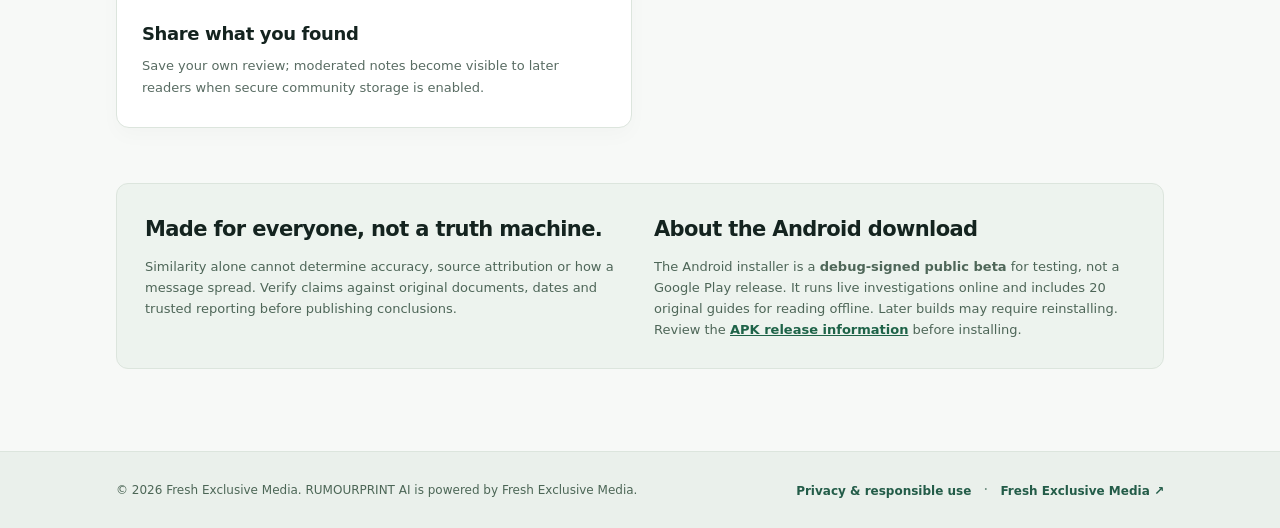
==== commit d501ac0c: "Link verified Android beta 2 installer with bundled offline reading library" ====
--- a/fem-tools-site/index.html
+++ b/fem-tools-site/index.html
@@ -94,7 +94,7 @@
       <p class="lede">Meet <strong>RUMOURPRINT AI</strong>, an evidence-first investigative workspace for checking reported claims, tracing original public X posts, reviewing image provenance and understanding changing narratives.</p>
       <div class="actions">
         <a class="button primary" href="https://rumourprint-fem.streamlit.app/?embed=true" rel="noopener noreferrer" target="_blank">Launch web application <span aria-hidden="true">↗</span></a>
-        <a class="button secondary" href="https://github.com/wabwiredonalvaro-sudo/rumourprint-ai/releases/download/android-v0.1.0-beta.1/RUMOURPRINT-AI-Android-Beta.apk">Download Android beta <span aria-hidden="true">↓</span></a>
+        <a class="button secondary" href="https://github.com/wabwiredonalvaro-sudo/rumourprint-ai/releases/download/android-v0.2.0-beta.1/RUMOURPRINT-AI-Android-Beta.apk">Download Android beta <span aria-hidden="true">↓</span></a>
         <a class="button secondary" href="/offline.html">📚 Read offline library</a>
       </div>
       <p class="disclaimer">Free public research prototype · Live investigation needs internet · Offline reading library works after first download · No account needed. Do not submit private information.</p>
@@ -121,7 +121,7 @@
       </div>
       <div>
         <h2>About the Android download</h2>
-        <p>The Android installer is a <strong>debug-signed public beta</strong> for testing, not a Google Play release. It runs our hosted investigation service and may need reinstalling for future updates. Review the <a href="https://github.com/wabwiredonalvaro-sudo/rumourprint-ai/releases/tag/android-v0.1.0-beta.1" target="_blank" rel="noopener noreferrer">APK release information</a> before installing.</p>
+        <p>The Android installer is a <strong>debug-signed public beta</strong> for testing, not a Google Play release. It runs live investigations online and includes 20 original guides for reading offline. Later builds may require reinstalling. Review the <a href="https://github.com/wabwiredonalvaro-sudo/rumourprint-ai/releases/tag/android-v0.2.0-beta.1" target="_blank" rel="noopener noreferrer">APK release information</a> before installing.</p>
       </div>
     </aside>
   </div>
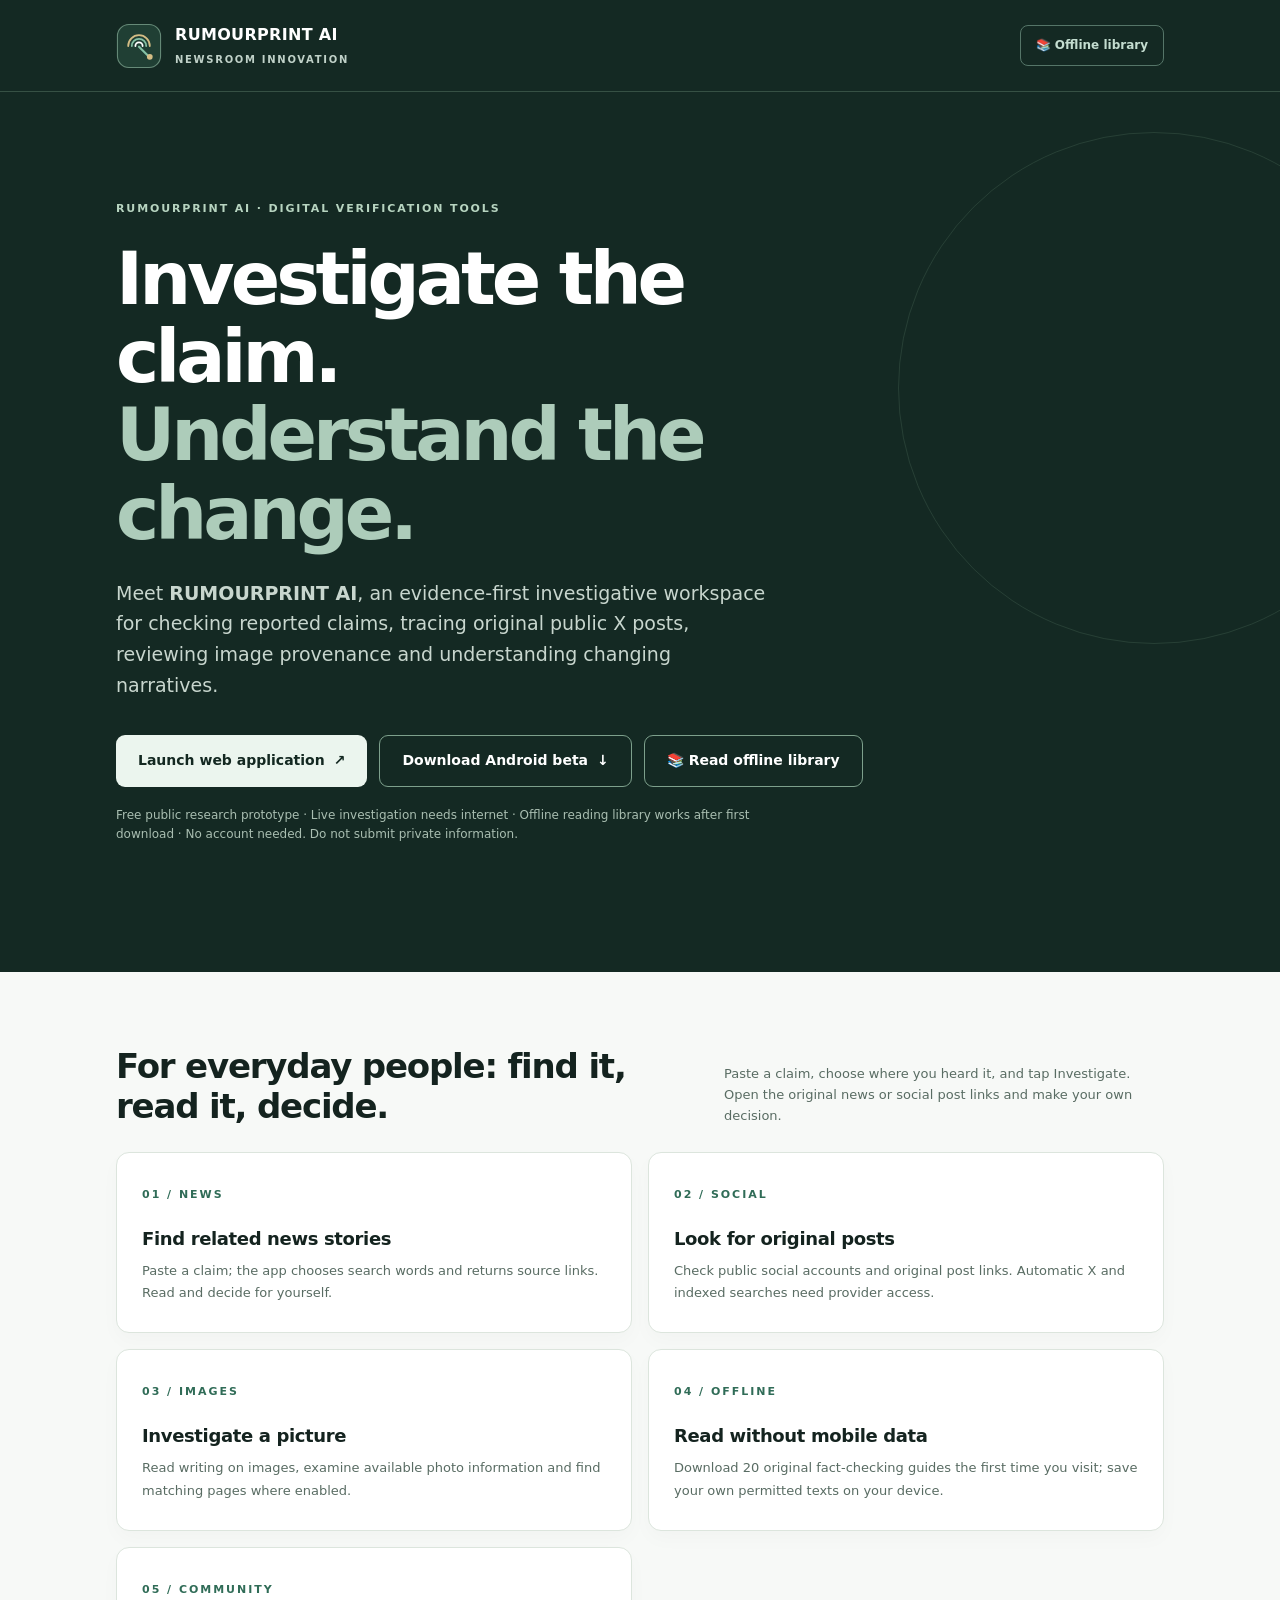
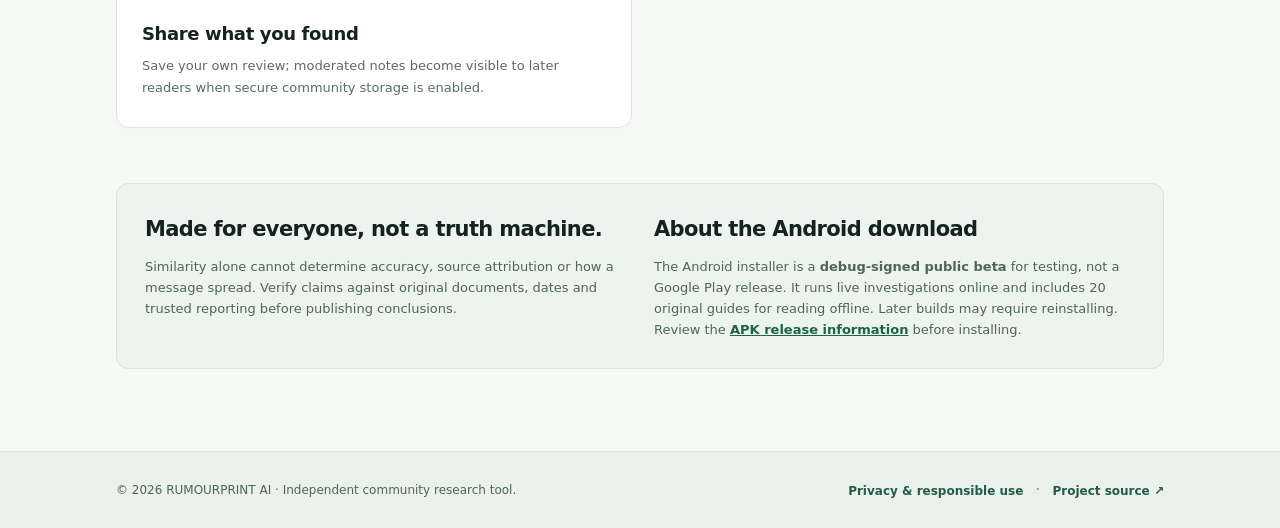
==== commit c2cb2ac6: "Remove previous company branding from RUMOURPRINT app, portal, privacy and offline reader" ====
--- a/fem-tools-site/index.html
+++ b/fem-tools-site/index.html
@@ -4,13 +4,13 @@
   <meta charset="utf-8">
   <meta name="viewport" content="width=device-width, initial-scale=1">
   <meta name="theme-color" content="#142923">
-  <meta name="description" content="RUMOURPRINT AI by Fresh Exclusive Media: investigate changing narratives, examine claim similarities, research published evidence, and download the Android beta.">
-  <meta property="og:title" content="RUMOURPRINT AI | Fresh Exclusive Media">
+  <meta name="description" content="RUMOURPRINT AI by RUMOURPRINT AI: investigate changing narratives, examine claim similarities, research published evidence, and download the Android beta.">
+  <meta property="og:title" content="RUMOURPRINT AI | RUMOURPRINT AI">
   <meta property="og:description" content="A newsroom tool for comparing claims, mapping related narratives and supporting evidence-led investigations.">
   <meta property="og:type" content="website">
   <meta property="og:url" content="https://tools.freshexclusivemedia.com/">
   <link rel="canonical" href="https://tools.freshexclusivemedia.com/">
-  <title>RUMOURPRINT AI | Fresh Exclusive Media</title>
+  <title>RUMOURPRINT AI | RUMOURPRINT AI</title>
   <style>
     :root{color-scheme:light;--ink:#14231f;--muted:#596c63;--paper:#f7f9f7;--pine:#142923;--green:#306c57;--line:#dce5dd;--gold:#caa870}
     *{box-sizing:border-box}
@@ -69,7 +69,7 @@
 <a class="skip" href="#content">Skip to content</a>
 <header class="topbar">
   <div class="shell nav">
-    <a href="https://freshexclusivemedia.com/" class="brand" aria-label="Fresh Exclusive Media home">
+    <a href="/" class="brand" aria-label="RUMOURPRINT AI home">
       <svg class="mark" viewBox="0 0 64 64" role="img" aria-label="RUMOURPRINT fingerprint lens mark" xmlns="http://www.w3.org/2000/svg">
         <rect x="2" y="2" width="60" height="60" rx="16" fill="#203f34" stroke="#668a78" stroke-width="1.5"/>
         <g fill="none" stroke-linecap="round">
@@ -80,7 +80,7 @@
         </g>
         <circle cx="47" cy="47" r="4" fill="#d4bd85"/>
       </svg>
-      <span><span class="brand-name">FRESH EXCLUSIVE MEDIA</span><span class="brand-note">NEWSROOM INNOVATION</span></span>
+      <span><span class="brand-name">RUMOURPRINT AI</span><span class="brand-note">NEWSROOM INNOVATION</span></span>
     </a>
     <a class="navlink" href="/offline.html">📚 Offline library</a>
   </div>
@@ -89,7 +89,7 @@
 <main id="content">
   <section class="hero">
     <div class="shell hero-inner">
-      <p class="eyebrow">Fresh Exclusive Media · Digital verification tools</p>
+      <p class="eyebrow">RUMOURPRINT AI · Digital verification tools</p>
       <h1>Investigate the claim.<br><span class="accent">Understand the change.</span></h1>
       <p class="lede">Meet <strong>RUMOURPRINT AI</strong>, an evidence-first investigative workspace for checking reported claims, tracing original public X posts, reviewing image provenance and understanding changing narratives.</p>
       <div class="actions">
@@ -128,8 +128,8 @@
 </main>
 <footer>
   <div class="shell footer-row">
-    <p>© 2026 Fresh Exclusive Media. RUMOURPRINT AI is powered by Fresh Exclusive Media.</p>
-    <nav aria-label="Footer links"><a href="/privacy.html">Privacy & responsible use</a><span aria-hidden="true" style="padding:0 12px;color:#769587">·</span><a href="https://freshexclusivemedia.com/">Fresh Exclusive Media ↗</a></nav>
+    <p>© 2026 RUMOURPRINT AI · Independent community research tool.</p>
+    <nav aria-label="Footer links"><a href="/privacy.html">Privacy & responsible use</a><span aria-hidden="true" style="padding:0 12px;color:#769587">·</span><a href="https://github.com/wabwiredonalvaro-sudo/rumourprint-ai">Project source ↗</a></nav>
   </div>
 </footer>
 <script>if("serviceWorker" in navigator){navigator.serviceWorker.register("/sw.js").catch(()=>{});}</script>
